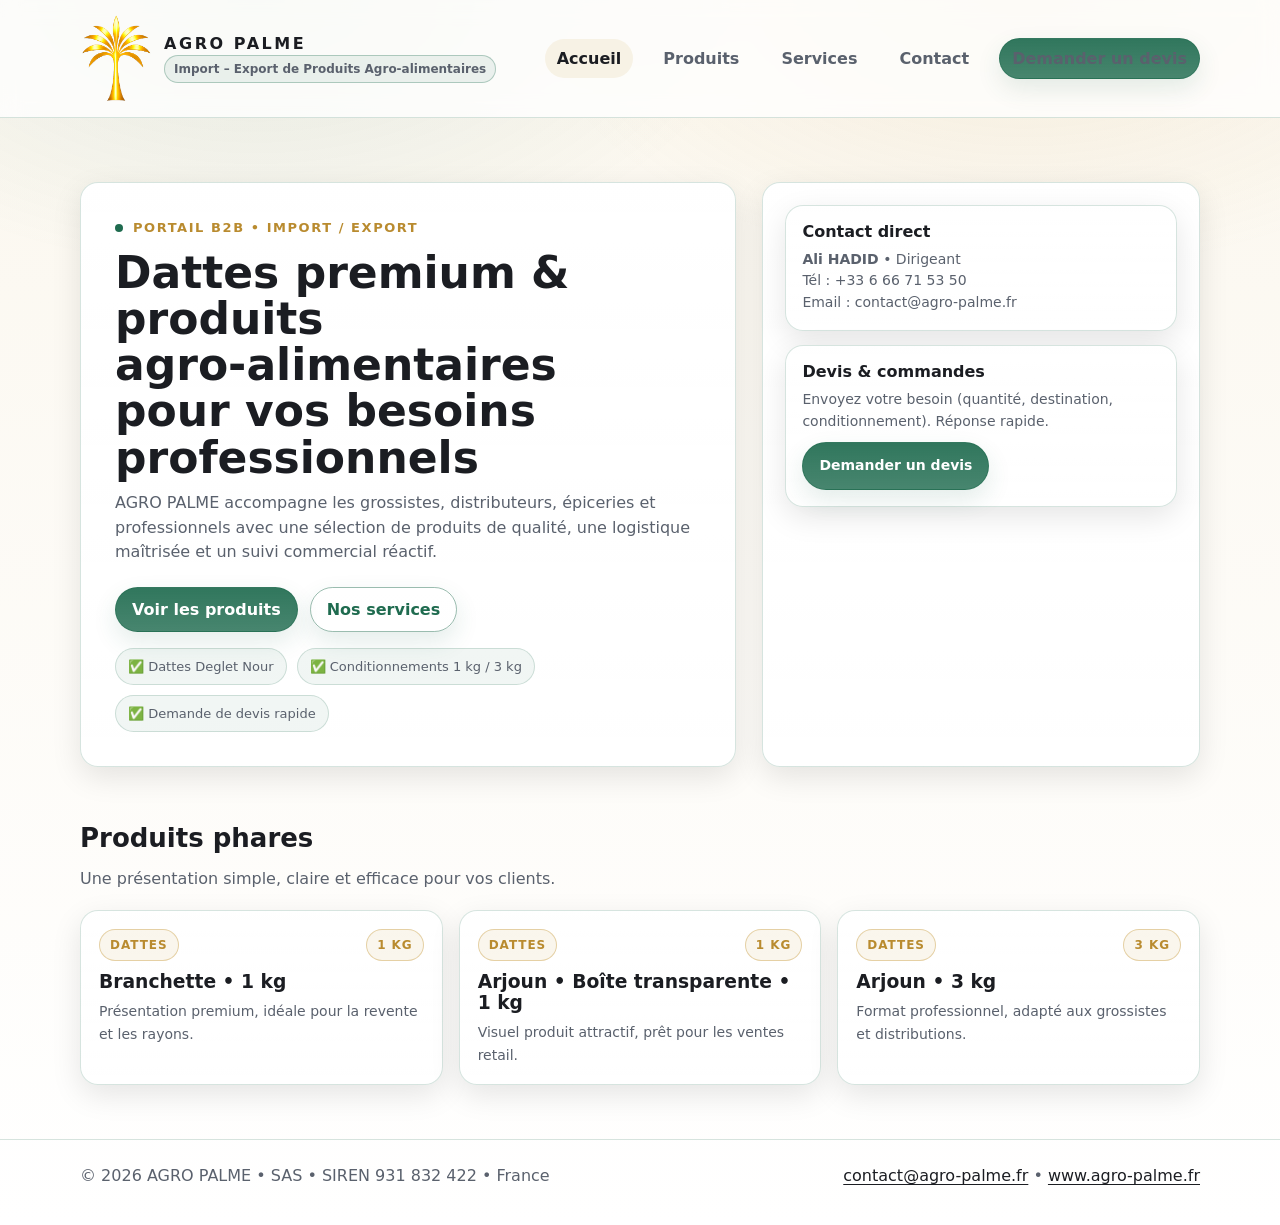
==== public/index.html @ 30105c49 "init AGRO PALME website project" ====
<!doctype html>
<html lang="fr">
<head>
  <meta charset="utf-8">
  <meta name="viewport" content="width=device-width, initial-scale=1">
  <meta name="description" content="AGRO PALME – Import / Export de produits agro-alimentaires. Spécialité : dattes Deglet Nour.">
  <title>Accueil • AGRO PALME</title>
  <link rel="stylesheet" href="assets/style.css">
  <link rel="icon" href="assets/logo.png">
</head>
<body>
  <header class="nav">
    <div class="container nav-inner">
      <div class="brand">
        <img src="assets/logo.png" alt="Logo AGRO PALME">
        <div>
          <div class="name">AGRO PALME</div>
          <div class="tag">Import – Export de Produits Agro-alimentaires</div>
        </div>
      </div>
      <nav class="menu">
        <a href='index.html' style='color:var(--text);background:rgba(201,162,77,.12)'>Accueil</a>
        <a href='produits.html'>Produits</a>
        <a href='services.html'>Services</a>
        <a href='contact.html'>Contact</a>
        <a class="btn" href="contact.html">Demander un devis</a>
      </nav>
    </div>
  </header>

  
<main class="hero">
  <div class="container hero-grid">
    <section class="card hero-card">
      <div class="kicker"><span class="dot"></span> Portail B2B • Import / Export</div>
      

      <h1>Dattes premium & produits agro‑alimentaires<br>pour vos besoins professionnels</h1>
      <p class="lead">
        AGRO PALME accompagne les grossistes, distributeurs, épiceries et professionnels avec une sélection
        de produits de qualité, une logistique maîtrisée et un suivi commercial réactif.
      </p>
      <div class="hero-actions">
        <a class="btn" href="produits.html">Voir les produits</a>
        <a class="btn" href="services.html" style="background:transparent;color:var(--green);border-color:rgba(31,107,79,.45)">Nos services</a>
      </div>
      <div class="pill-row">
        <div class="pill">✅ Dattes Deglet Nour</div>
        <div class="pill">✅ Conditionnements 1 kg / 3 kg</div>
        <div class="pill">✅ Demande de devis rapide</div>
      </div>
    </section>

    <aside class="card side">
      <div class="card mini">
        <h3>Contact direct</h3>
        <p><b>Ali HADID</b> • Dirigeant</p>
        <p>Tél : <a href="tel:+33666715350">+33 6 66 71 53 50</a><br>
        Email : <a href="mailto:contact@agro-palme.fr">contact@agro-palme.fr</a></p>
      </div>
      <div class="card mini">
        <h3>Devis & commandes</h3>
        <p>Envoyez votre besoin (quantité, destination, conditionnement). Réponse rapide.</p>
        <p style="margin-top:10px"><a class="btn" href="contact.html">Demander un devis</a></p>
      </div>
    </aside>
  </div>
</main>

<section class="section">
  <div class="container">
    <h2>Produits phares</h2>
    <p>Une présentation simple, claire et efficace pour vos clients.</p>

    <div class="grid">
      <div class="card item">
        <div class="top"><span class="badge">Dattes</span><span class="badge">1 kg</span></div>
        <h3>Branchette • 1 kg</h3>
        <p>Présentation premium, idéale pour la revente et les rayons.</p>
      </div>

      <div class="card item">
        <div class="top"><span class="badge">Dattes</span><span class="badge">1 kg</span></div>
        <h3>Arjoun • Boîte transparente • 1 kg</h3>
        <p>Visuel produit attractif, prêt pour les ventes retail.</p>
      </div>

      <div class="card item">
        <div class="top"><span class="badge">Dattes</span><span class="badge">3 kg</span></div>
        <h3>Arjoun • 3 kg</h3>
        <p>Format professionnel, adapté aux grossistes et distributions.</p>
      </div>
    </div>
  </div>
</section>


  <footer class="footer">
    <div class="container">
      <div style="display:flex;flex-wrap:wrap;gap:10px;align-items:center;justify-content:space-between">
        <div>© <span id="y"></span> AGRO PALME • SAS • SIREN 931 832 422 • France</div>
        <div>
          <a href="mailto:contact@agro-palme.fr">contact@agro-palme.fr</a> •
          <a href="https://www.agro-palme.fr" target="_blank" rel="noopener">www.agro-palme.fr</a>
        </div>
      </div>
    </div>
  </footer>
  <script>
    document.getElementById('y').textContent = new Date().getFullYear();
  </script>
</body>
</html>
---- public/assets/style.css ----
:root{
  --bg:#fbf7ee;
  --panel:#ffffff;
  --gold:#c9a24d;
  --gold2:#b98b2f;
  --green:#1f6b4f;
  --text:#1b1d22;
  --muted:#5a616d;
  --line:rgba(31,107,79,.18);
  --shadow:0 10px 30px rgba(0,0,0,.10);
  --radius:18px;
}
*{box-sizing:border-box}
html,body{margin:0;padding:0;font-family:system-ui,-apple-system,Segoe UI,Roboto,Inter,Arial,sans-serif;background:radial-gradient(900px 500px at 20% 0%, rgba(31,107,79,.10), transparent 55%),radial-gradient(900px 500px at 80% 0%, rgba(201,162,77,.12), transparent 55%),linear-gradient(180deg, var(--bg), #ffffff); color:var(--text)}
a{color:inherit;text-decoration:none}
.container{width:min(1120px,92%);margin:0 auto}
.nav{
  position:sticky;top:0;z-index:50;
  backdrop-filter: blur(10px);
  background:rgba(255,255,255,.78);
  border-bottom:1px solid rgba(31,107,79,.18);
}
.nav-inner{display:flex;align-items:center;justify-content:space-between;padding:14px 0}
.brand{display:flex;align-items:center;gap:12px}
.brand img{width:72px;height:auto}
.brand .name{font-weight:800;letter-spacing:.16em}
.brand .tag{font-size:12px;color:var(--muted);margin-top:2px}
.menu{display:flex;gap:18px;align-items:center}
.menu a{padding:10px 12px;border-radius:999px;color:var(--muted);font-weight:600}
.menu a:hover{color:var(--text);background:rgba(31,107,79,.10)}
.btn{
  display:inline-flex;gap:10px;align-items:center;justify-content:center;
  padding:12px 16px;border-radius:999px;border:1px solid rgba(31,107,79,.45);
  background:linear-gradient(180deg, rgba(31,107,79,.92), rgba(31,107,79,.82));
  color:#fff;font-weight:800;
  box-shadow:0 10px 25px rgba(31,107,79,.12);
}
.btn:hover{transform:translateY(-1px)}
.hero{padding:64px 0 28px}
.hero-grid{display:grid;grid-template-columns:1.2fr .8fr;gap:26px;align-items:stretch}
.card{background:linear-gradient(180deg, rgba(255,255,255,.98), rgba(255,255,255,.94));border:1px solid rgba(31,107,79,.18);
  border-radius:var(--radius);
  box-shadow:var(--shadow);
}
.hero-card{padding:34px}
.kicker{display:inline-flex;align-items:center;gap:10px;color:var(--gold2);font-weight:800;font-size:13px;letter-spacing:.12em;text-transform:uppercase}
.kicker .dot{width:8px;height:8px;border-radius:99px;background:var(--green)}
h1{font-size:44px;line-height:1.05;margin:14px 0 10px}
.lead{color:var(--muted);font-size:16px;line-height:1.55;margin:0 0 22px}
.hero-actions{display:flex;gap:12px;flex-wrap:wrap;margin-top:18px}
.pill-row{display:flex;gap:10px;flex-wrap:wrap;margin-top:16px}
.pill{
  border:1px solid var(--line);
  color:var(--muted);
  padding:10px 12px;border-radius:999px;font-size:13px;
  background:rgba(31,107,79,.06);
}
.side{padding:22px;display:flex;flex-direction:column;gap:14px}
.side .mini{padding:16px}
.mini h3{margin:0 0 8px;font-size:16px}
.mini p{margin:0;color:var(--muted);line-height:1.55;font-size:14px}
.section{padding:28px 0}
.section h2{margin:0 0 12px;font-size:26px}
.section p{margin:0 0 18px;color:var(--muted);line-height:1.7}
.grid{display:grid;grid-template-columns:repeat(3,1fr);gap:16px}
.item{padding:18px}
.item .top{display:flex;align-items:center;justify-content:space-between;gap:10px;margin-bottom:10px}
.badge{
  font-size:12px;font-weight:800;letter-spacing:.08em;text-transform:uppercase;
  color:var(--gold2);
  padding:8px 10px;border-radius:999px;border:1px solid rgba(201,162,77,.45);
  background:rgba(201,162,77,.10);
}
.item h3{margin:0 0 8px}
.item p{margin:0;color:var(--muted);line-height:1.6;font-size:14px}
.table{
  width:100%;border-collapse:separate;border-spacing:0;overflow:hidden;border-radius:14px;border:1px solid var(--line);
}
.table th,.table td{padding:14px 14px;border-bottom:1px solid rgba(31,107,79,.18);text-align:left}
.table th{color:var(--gold2);font-weight:900;background:rgba(201,162,77,.08)}
.table tr:last-child td{border-bottom:none}
.footer{padding:26px 0 40px;color:var(--muted);border-top:1px solid var(--line);margin-top:26px}
.footer a{color:var(--text);text-decoration:underline;text-underline-offset:3px}
.form{display:grid;grid-template-columns:1fr 1fr;gap:12px}
.form .full{grid-column:1/-1}
input,textarea{
  width:100%;padding:12px 12px;border-radius:12px;
  background:rgba(255,255,255,.02);
  border:1px solid var(--line);
  color:var(--text);
}
textarea{min-height:130px;resize:vertical}
small{color:var(--muted)}
@media (max-width: 900px){
  .hero-grid{grid-template-columns:1fr}
  .grid{grid-template-columns:1fr}
  h1{font-size:36px}
  .form{grid-template-columns:1fr}
}


/* --- Product gallery --- */
.filters{display:flex;gap:10px;flex-wrap:wrap;margin:14px 0 18px}
.filter-btn{cursor:pointer;border:1px solid var(--line);color:var(--muted);padding:10px 12px;border-radius:999px;font-size:13px;font-weight:800;background:rgba(31,107,79,.06)}
.filter-btn.active{color:var(--text);background:rgba(201,162,77,.14);border-color:rgba(201,162,77,.6)}
.gallery{display:grid;grid-template-columns:repeat(3,1fr);gap:16px}
@media (max-width: 900px){.gallery{grid-template-columns:1fr}}
.gcard{overflow:hidden;cursor:pointer}
.gcard .imgwrap{position:relative;aspect-ratio:4/3;overflow:hidden;border-radius:14px;border:1px solid var(--line)}
.gcard img{width:100%;height:100%;object-fit:cover;display:block;transform:scale(1);transition:transform .25s ease}
.gcard:hover img{transform:scale(1.04)}
.gcard .meta{padding:14px 2px 4px}
.gcard .meta h3{margin:0 0 6px;font-size:16px}
.gcard .meta p{margin:0;color:var(--muted);font-size:13px;line-height:1.55}
.gcard .meta .tags{margin-top:10px;display:flex;gap:8px;flex-wrap:wrap}
.tag{font-size:12px;color:var(--green);border:1px solid rgba(31,107,79,.30);background:rgba(31,107,79,.08);padding:6px 9px;border-radius:999px;font-weight:800}
/* --- Lightbox --- */
.lightbox{position:fixed;inset:0;display:none;align-items:center;justify-content:center;background:rgba(0,0,0,.78);z-index:1000;padding:20px}
.lightbox.open{display:flex}
.lightbox-inner{width:min(1060px,96vw);background:rgba(255,255,255,.96);border:1px solid var(--line);border-radius:18px;box-shadow:0 20px 60px rgba(0,0,0,.6);overflow:hidden}
.lightbox-top{display:flex;align-items:center;justify-content:space-between;padding:14px 16px;border-bottom:1px solid var(--line)}
.lightbox-top .t{font-weight:900;color:var(--gold2)}
.iconbtn{border:1px solid rgba(201,162,77,.45);background:rgba(201,162,77,.10);color:var(--text);border-radius:12px;padding:10px 12px;cursor:pointer;font-weight:900}
.lightbox-img{display:block;width:100%;height:auto;max-height:74vh;object-fit:contain;background:#f4efe4}
.lightbox-bottom{padding:12px 16px;color:var(--muted);display:flex;gap:10px;align-items:center;justify-content:space-between;flex-wrap:wrap}



.hero-logo{display:flex;justify-content:center;margin:18px 0 8px}
.hero-logo img{width:min(260px,62vw);height:auto;filter:drop-shadow(0 10px 22px rgba(0,0,0,.18))}
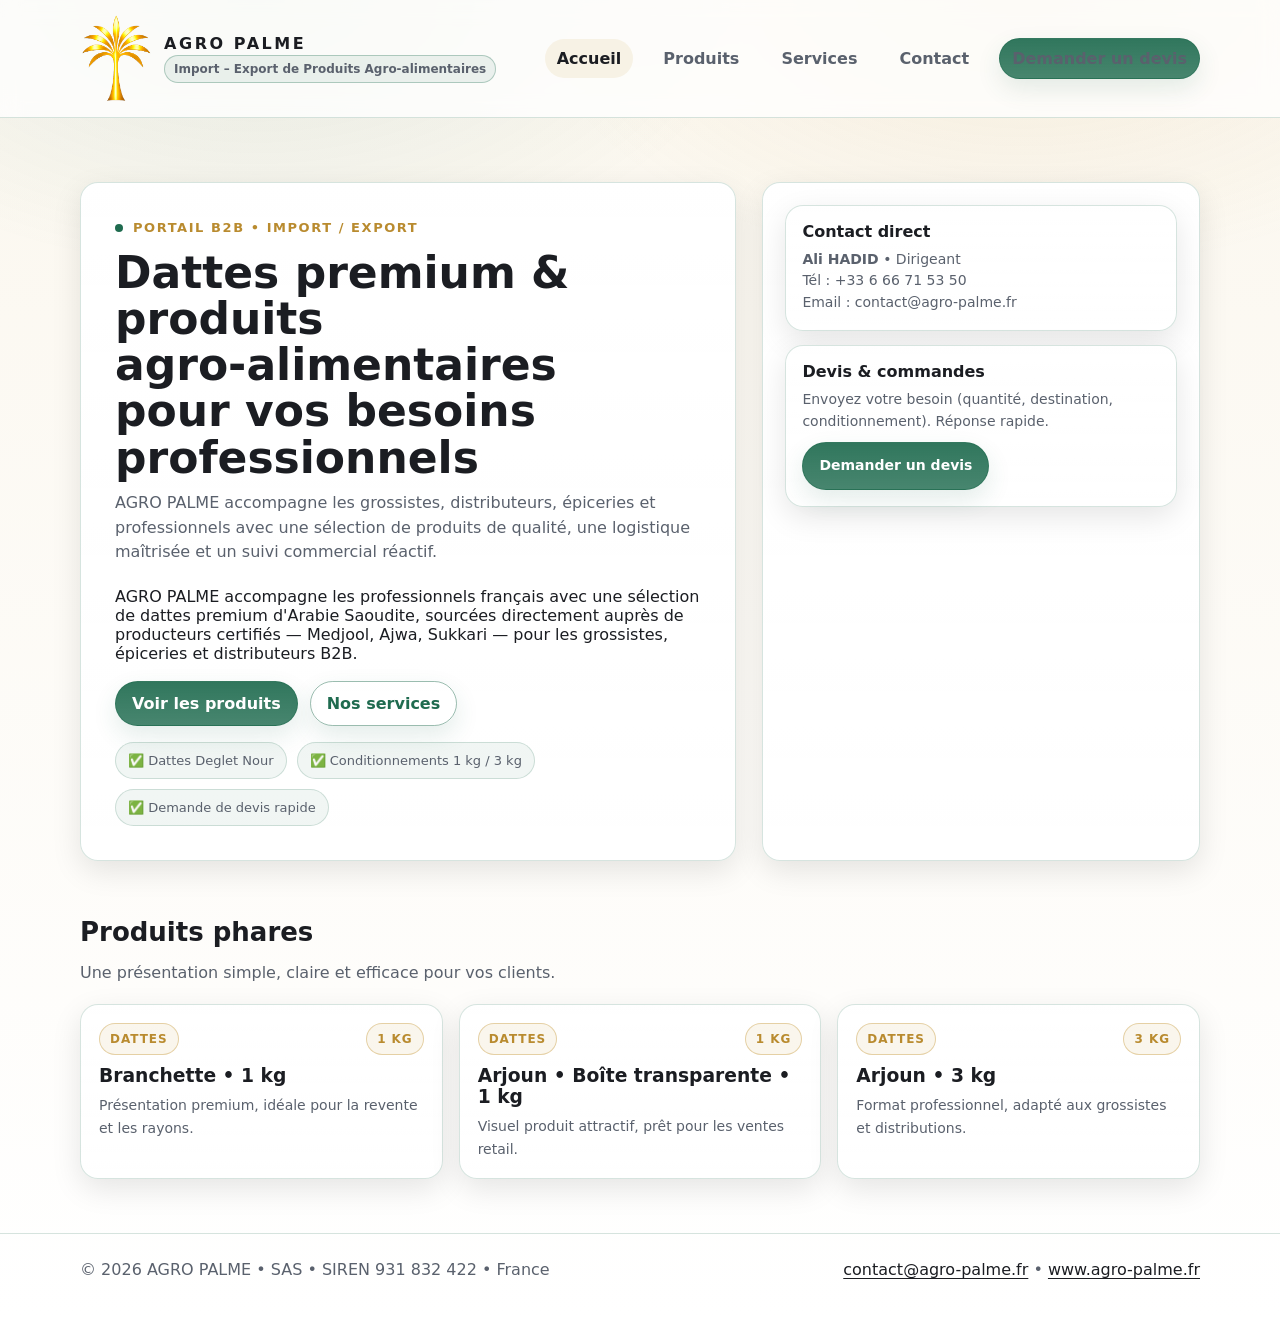
==== commit b5aa53af: "Add Saudi Arabian premium dates section to produits.html and B2B paragraph to index.html https://cla" ====
--- a/public/index.html
+++ b/public/index.html
@@ -40,6 +40,10 @@
         AGRO PALME accompagne les grossistes, distributeurs, épiceries et professionnels avec une sélection
         de produits de qualité, une logistique maîtrisée et un suivi commercial réactif.
       </p>
+      <p>AGRO PALME accompagne les professionnels français avec une
+      sélection de dattes premium d'Arabie Saoudite, sourcées directement
+      auprès de producteurs certifiés — Medjool, Ajwa, Sukkari —
+      pour les grossistes, épiceries et distributeurs B2B.</p>
       <div class="hero-actions">
         <a class="btn" href="produits.html">Voir les produits</a>
         <a class="btn" href="services.html" style="background:transparent;color:var(--green);border-color:rgba(31,107,79,.45)">Nos services</a>
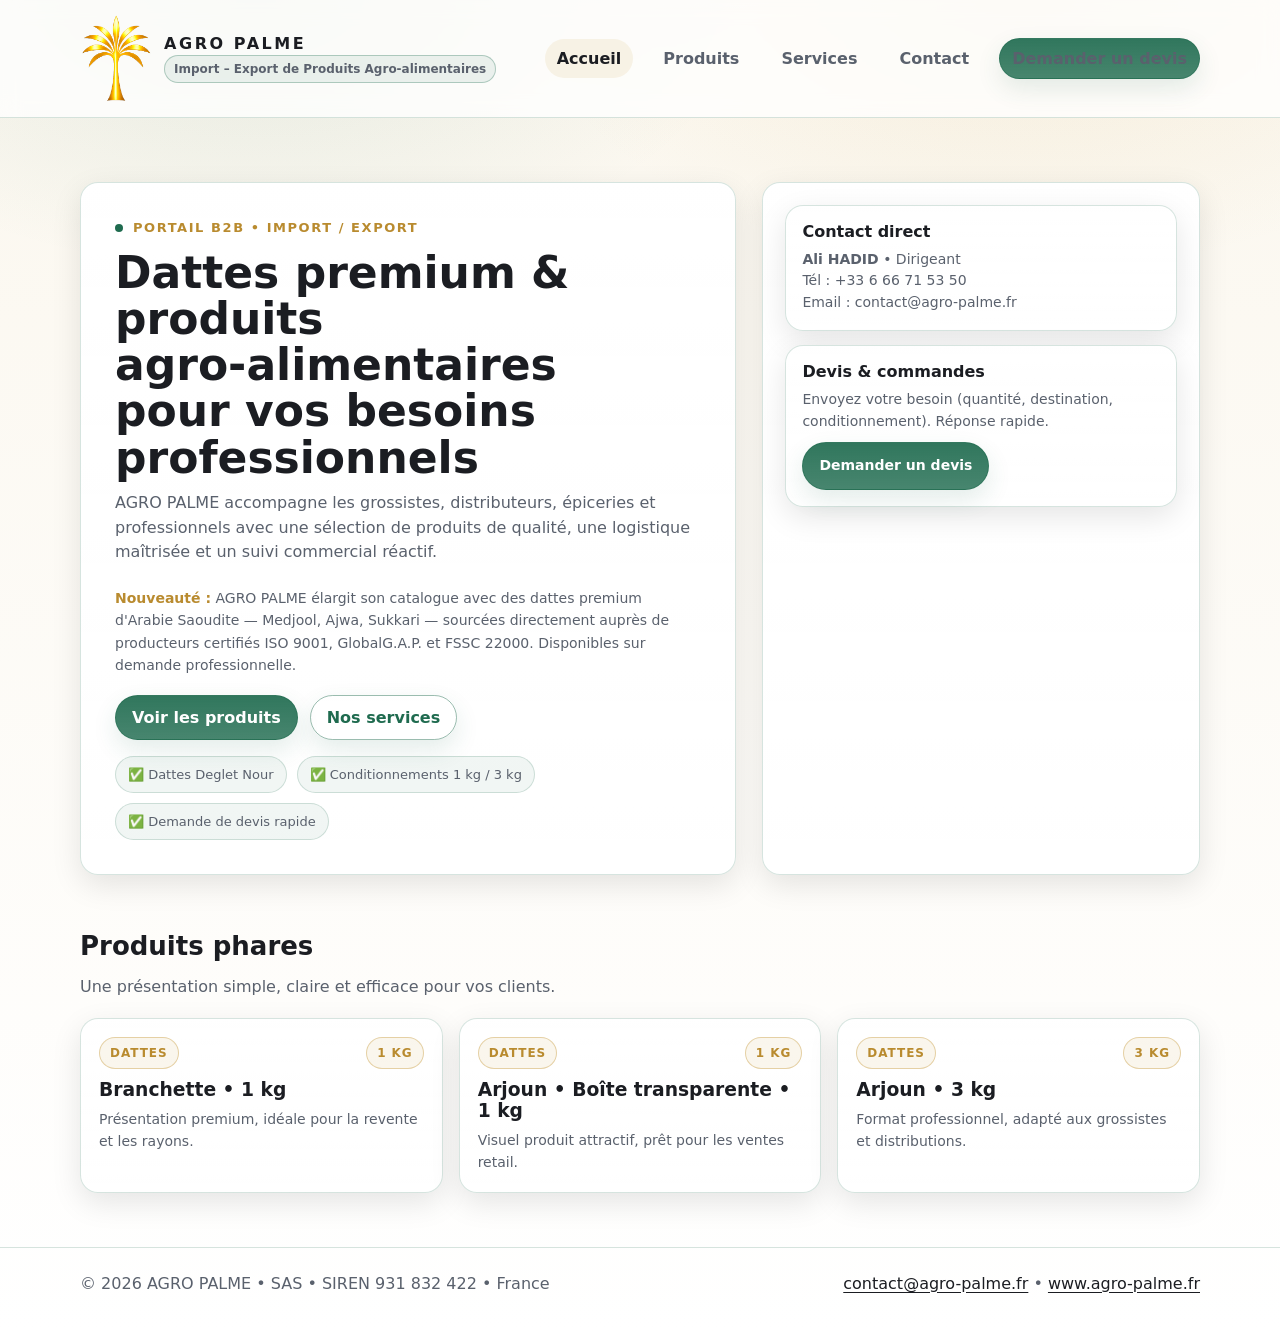
==== commit 36f2d139: "Rework second hero paragraph: new text, muted color, gold accent on 'Nouveauté' https://claude.ai/co" ====
--- a/public/index.html
+++ b/public/index.html
@@ -40,10 +40,12 @@
         AGRO PALME accompagne les grossistes, distributeurs, épiceries et professionnels avec une sélection
         de produits de qualité, une logistique maîtrisée et un suivi commercial réactif.
       </p>
-      <p>AGRO PALME accompagne les professionnels français avec une
-      sélection de dattes premium d'Arabie Saoudite, sourcées directement
-      auprès de producteurs certifiés — Medjool, Ajwa, Sukkari —
-      pour les grossistes, épiceries et distributeurs B2B.</p>
+      <p style="color:var(--muted);font-size:14px;line-height:1.6;margin:4px 0 18px">
+        <span style="color:var(--gold2);font-weight:800">Nouveauté :</span>
+        AGRO PALME élargit son catalogue avec des dattes premium d'Arabie Saoudite — Medjool, Ajwa, Sukkari —
+        sourcées directement auprès de producteurs certifiés ISO 9001, GlobalG.A.P. et FSSC 22000.
+        Disponibles sur demande professionnelle.
+      </p>
       <div class="hero-actions">
         <a class="btn" href="produits.html">Voir les produits</a>
         <a class="btn" href="services.html" style="background:transparent;color:var(--green);border-color:rgba(31,107,79,.45)">Nos services</a>
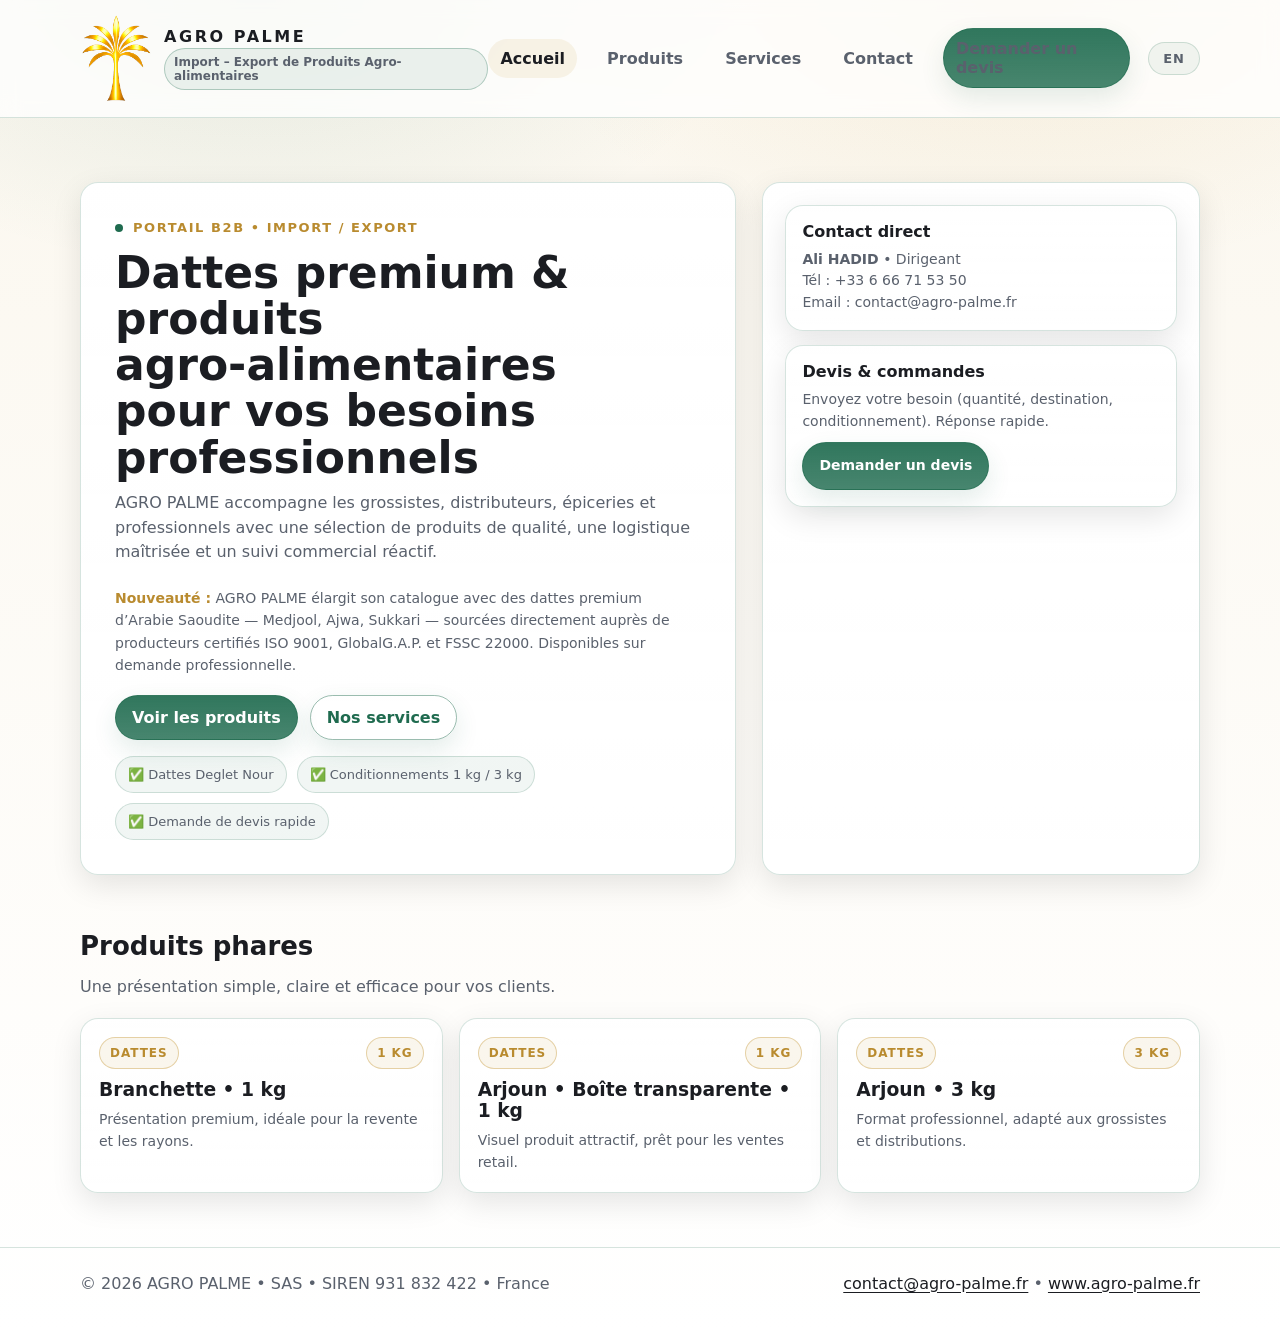
==== commit 1f9edb99: "Add FR/EN language toggle to all pages via JS i18n system https://claude.ai/code/session_01CLuVG2oYy" ====
--- a/public/index.html
+++ b/public/index.html
@@ -15,59 +15,50 @@
         <img src="assets/logo.png" alt="Logo AGRO PALME">
         <div>
           <div class="name">AGRO PALME</div>
-          <div class="tag">Import – Export de Produits Agro-alimentaires</div>
+          <div class="tag" data-i18n="nav.brand-tag">Import – Export de Produits Agro-alimentaires</div>
         </div>
       </div>
       <nav class="menu">
-        <a href='index.html' style='color:var(--text);background:rgba(201,162,77,.12)'>Accueil</a>
-        <a href='produits.html'>Produits</a>
-        <a href='services.html'>Services</a>
-        <a href='contact.html'>Contact</a>
-        <a class="btn" href="contact.html">Demander un devis</a>
+        <a href='index.html' style='color:var(--text);background:rgba(201,162,77,.12)' data-i18n="nav.home">Accueil</a>
+        <a href='produits.html' data-i18n="nav.products">Produits</a>
+        <a href='services.html' data-i18n="nav.services">Services</a>
+        <a href='contact.html' data-i18n="nav.contact">Contact</a>
+        <a class="btn" href="contact.html" data-i18n="nav.quote">Demander un devis</a>
+        <button id="lang-btn" class="lang-btn" type="button">EN</button>
       </nav>
     </div>
   </header>
 
-  
 <main class="hero">
   <div class="container hero-grid">
     <section class="card hero-card">
-      <div class="kicker"><span class="dot"></span> Portail B2B • Import / Export</div>
-      
+      <div class="kicker"><span class="dot"></span> <span data-i18n="home.kicker">Portail B2B • Import / Export</span></div>
 
-      <h1>Dattes premium & produits agro‑alimentaires<br>pour vos besoins professionnels</h1>
-      <p class="lead">
-        AGRO PALME accompagne les grossistes, distributeurs, épiceries et professionnels avec une sélection
-        de produits de qualité, une logistique maîtrisée et un suivi commercial réactif.
-      </p>
-      <p style="color:var(--muted);font-size:14px;line-height:1.6;margin:4px 0 18px">
-        <span style="color:var(--gold2);font-weight:800">Nouveauté :</span>
-        AGRO PALME élargit son catalogue avec des dattes premium d'Arabie Saoudite — Medjool, Ajwa, Sukkari —
-        sourcées directement auprès de producteurs certifiés ISO 9001, GlobalG.A.P. et FSSC 22000.
-        Disponibles sur demande professionnelle.
-      </p>
+      <h1 data-i18n-html="home.h1">Dattes premium & produits agro‑alimentaires<br>pour vos besoins professionnels</h1>
+      <p class="lead" data-i18n="home.lead">AGRO PALME accompagne les grossistes, distributeurs, épiceries et professionnels avec une sélection de produits de qualité, une logistique maîtrisée et un suivi commercial réactif.</p>
+      <p style="color:var(--muted);font-size:14px;line-height:1.6;margin:4px 0 18px" data-i18n-html="home.new-para"><span style="color:var(--gold2);font-weight:800">Nouveauté :</span> AGRO PALME élargit son catalogue avec des dattes premium d'Arabie Saoudite — Medjool, Ajwa, Sukkari — sourcées directement auprès de producteurs certifiés ISO 9001, GlobalG.A.P. et FSSC 22000. Disponibles sur demande professionnelle.</p>
       <div class="hero-actions">
-        <a class="btn" href="produits.html">Voir les produits</a>
-        <a class="btn" href="services.html" style="background:transparent;color:var(--green);border-color:rgba(31,107,79,.45)">Nos services</a>
+        <a class="btn" href="produits.html" data-i18n="home.btn-products">Voir les produits</a>
+        <a class="btn" href="services.html" style="background:transparent;color:var(--green);border-color:rgba(31,107,79,.45)" data-i18n="home.btn-services">Nos services</a>
       </div>
       <div class="pill-row">
-        <div class="pill">✅ Dattes Deglet Nour</div>
-        <div class="pill">✅ Conditionnements 1 kg / 3 kg</div>
-        <div class="pill">✅ Demande de devis rapide</div>
+        <div class="pill" data-i18n="home.pill1">✅ Dattes Deglet Nour</div>
+        <div class="pill" data-i18n="home.pill2">✅ Conditionnements 1 kg / 3 kg</div>
+        <div class="pill" data-i18n="home.pill3">✅ Demande de devis rapide</div>
       </div>
     </section>
 
     <aside class="card side">
       <div class="card mini">
-        <h3>Contact direct</h3>
-        <p><b>Ali HADID</b> • Dirigeant</p>
-        <p>Tél : <a href="tel:+33666715350">+33 6 66 71 53 50</a><br>
+        <h3 data-i18n="home.sidebar-contact-title">Contact direct</h3>
+        <p data-i18n-html="home.sidebar-contact-name"><b>Ali HADID</b> • Dirigeant</p>
+        <p data-i18n-html="home.sidebar-contact-info">Tél : <a href="tel:+33666715350">+33 6 66 71 53 50</a><br>
         Email : <a href="mailto:contact@agro-palme.fr">contact@agro-palme.fr</a></p>
       </div>
       <div class="card mini">
-        <h3>Devis & commandes</h3>
-        <p>Envoyez votre besoin (quantité, destination, conditionnement). Réponse rapide.</p>
-        <p style="margin-top:10px"><a class="btn" href="contact.html">Demander un devis</a></p>
+        <h3 data-i18n="home.sidebar-quote-title">Devis & commandes</h3>
+        <p data-i18n="home.sidebar-quote-text">Envoyez votre besoin (quantité, destination, conditionnement). Réponse rapide.</p>
+        <p style="margin-top:10px"><a class="btn" href="contact.html" data-i18n="home.sidebar-quote-btn">Demander un devis</a></p>
       </div>
     </aside>
   </div>
@@ -75,26 +66,26 @@
 
 <section class="section">
   <div class="container">
-    <h2>Produits phares</h2>
-    <p>Une présentation simple, claire et efficace pour vos clients.</p>
+    <h2 data-i18n="home.featured-title">Produits phares</h2>
+    <p data-i18n="home.featured-sub">Une présentation simple, claire et efficace pour vos clients.</p>
 
     <div class="grid">
       <div class="card item">
         <div class="top"><span class="badge">Dattes</span><span class="badge">1 kg</span></div>
-        <h3>Branchette • 1 kg</h3>
-        <p>Présentation premium, idéale pour la revente et les rayons.</p>
+        <h3 data-i18n="home.prod1-title">Branchette • 1 kg</h3>
+        <p data-i18n="home.prod1-desc">Présentation premium, idéale pour la revente et les rayons.</p>
       </div>
 
       <div class="card item">
         <div class="top"><span class="badge">Dattes</span><span class="badge">1 kg</span></div>
-        <h3>Arjoun • Boîte transparente • 1 kg</h3>
-        <p>Visuel produit attractif, prêt pour les ventes retail.</p>
+        <h3 data-i18n="home.prod2-title">Arjoun • Boîte transparente • 1 kg</h3>
+        <p data-i18n="home.prod2-desc">Visuel produit attractif, prêt pour les ventes retail.</p>
       </div>
 
       <div class="card item">
         <div class="top"><span class="badge">Dattes</span><span class="badge">3 kg</span></div>
-        <h3>Arjoun • 3 kg</h3>
-        <p>Format professionnel, adapté aux grossistes et distributions.</p>
+        <h3 data-i18n="home.prod3-title">Arjoun • 3 kg</h3>
+        <p data-i18n="home.prod3-desc">Format professionnel, adapté aux grossistes et distributions.</p>
       </div>
     </div>
   </div>
@@ -115,5 +106,6 @@
   <script>
     document.getElementById('y').textContent = new Date().getFullYear();
   </script>
+  <script src="assets/i18n.js"></script>
 </body>
 </html>
--- a/public/assets/style.css
+++ b/public/assets/style.css
@@ -128,3 +128,13 @@
 
 .hero-logo{display:flex;justify-content:center;margin:18px 0 8px}
 .hero-logo img{width:min(260px,62vw);height:auto;filter:drop-shadow(0 10px 22px rgba(0,0,0,.18))}
+
+/* --- Language toggle --- */
+.lang-btn{
+  cursor:pointer;font-family:inherit;
+  border:1px solid var(--line);color:var(--muted);
+  padding:8px 14px;border-radius:999px;
+  font-size:13px;font-weight:800;letter-spacing:.08em;
+  background:rgba(31,107,79,.06);
+}
+.lang-btn:hover{color:var(--text);background:rgba(31,107,79,.10)}
